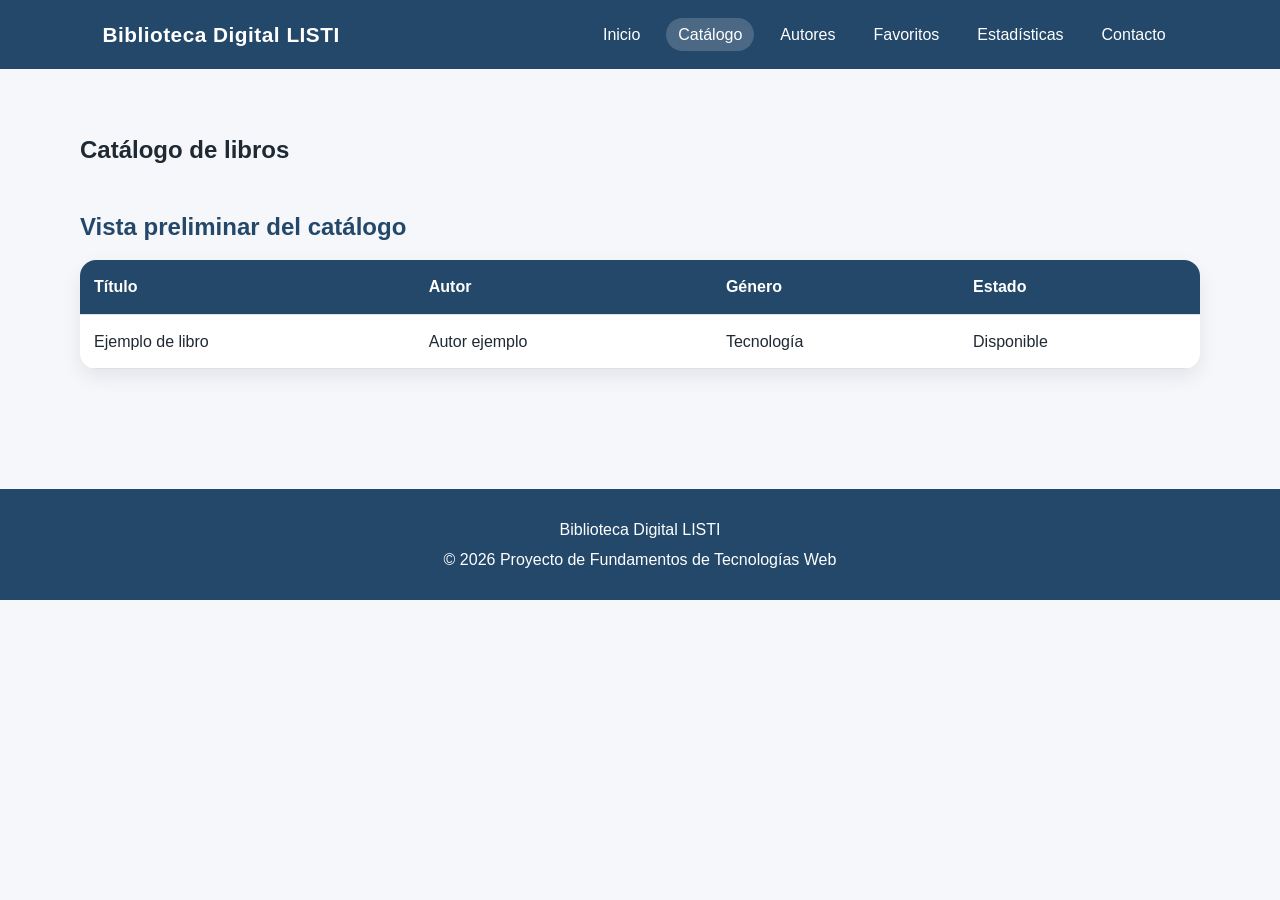
==== html/catalogo.html @ e1d2c05b "paginas html y css con su navegacion" ====
<!DOCTYPE html>
<html lang="es">
<head>
    <meta charset="UTF-8">
    <meta name="viewport" content="width=device-width, initial-scale=1.0">
    <title>Biblioteca Digital LISTI | Catálogo</title>
    <link rel="stylesheet" href="../css/general.css">
    <link rel="stylesheet" href="../css/catalogo.css">
    <script src="../js/general.js" defer></script>
    <script src="../js/catalogo.js" defer></script>
</head>
<body>
    <header class="encabezado">
        <nav class="contenedor-nav" aria-label="Navegación principal">
            <a class="logo" href="../index.html">Biblioteca Digital LISTI</a>

            <ul class="menu">
                <li><a href="../index.html">Inicio</a></li>
                <li><a href="catalogo.html">Catálogo</a></li>
                <li><a href="autores.html">Autores</a></li>
                <li><a href="favoritos.html">Favoritos</a></li>
                <li><a href="estadisticas.html">Estadísticas</a></li>
                <li><a href="contacto.html">Contacto</a></li>
            </ul>
        </nav>
    </header>

    <main class="contenido-principal">
        <section class="seccion" aria-labelledby="tituloCatalogo">
            <h1 id="tituloCatalogo">Catálogo de libros</h1>
           
            
        </section>

        <section class="seccion" aria-labelledby="tituloTabla">
            <h2 id="tituloTabla">Vista preliminar del catálogo</h2>

            <div class="tabla-contenedor">
                <table>
                    <thead>
                        <tr>
                            <th>Título</th>
                            <th>Autor</th>
                            <th>Género</th>
                            <th>Estado</th>
                        </tr>
                    </thead>
                    <tbody id="tablaLibros">
                        <tr>
                            <td>Ejemplo de libro</td>
                            <td>Autor ejemplo</td>
                            <td>Tecnología</td>
                            <td>Disponible</td>
                        </tr>
                    </tbody>
                </table>
            </div>
        </section>
    </main>

    <footer class="pie">
        <p>Biblioteca Digital LISTI</p>
        <p>&copy; <span id="anioActual"></span> Proyecto de Fundamentos de Tecnologías Web</p>
    </footer>
</body>
</html>
---- css/general.css ----
:root {
    --color-principal: #23486a;
    --color-secundario: #3b6790;
    --color-acento: #f4a261;
    --color-fondo: #f5f7fa;
    --color-tarjeta: #ffffff;
    --color-texto: #1f2933;
    --color-muted: #607080;
    --borde-suave: #d9e2ec;
    --sombra: 0 8px 20px rgba(0, 0, 0, 0.08);
    --radio: 16px;
}

* {
    box-sizing: border-box;
}

body {
    margin: 0;
    font-family: Arial, Helvetica, sans-serif;
    background-color: var(--color-fondo);
    color: var(--color-texto);
    line-height: 1.6;
}

img {
    max-width: 100%;
    display: block;
}

a {
    color: inherit;
    text-decoration: none;
}

.encabezado {
    background-color: var(--color-principal);
    color: #ffffff;
    padding: 18px 8%;
    position: sticky;
    top: 0;
    z-index: 10;
}

.contenedor-nav {
    display: flex;
    justify-content: space-between;
    align-items: center;
    gap: 24px;
}

.logo {
    font-size: 1.3rem;
    font-weight: bold;
    letter-spacing: 0.5px;
}

.menu {
    display: flex;
    flex-wrap: wrap;
    gap: 14px;
    list-style: none;
    margin: 0;
    padding: 0;
}

.menu a {
    padding: 8px 12px;
    border-radius: 999px;
    transition: background-color 0.2s ease;
}

.menu a:hover,
.menu a.activo {
    background-color: rgba(255, 255, 255, 0.18);
}

.contenido-principal {
    width: min(1120px, 90%);
    margin: 0 auto;
    padding: 42px 0;
}

.hero {
    display: grid;
    grid-template-columns: 1.2fr 0.8fr;
    gap: 32px;
    align-items: center;
    margin-bottom: 42px;
}

.hero-texto h1 {
    font-size: clamp(2rem, 4vw, 3.6rem);
    line-height: 1.1;
    margin: 0 0 16px;
    color: var(--color-principal);
}

.hero-texto p {
    color: var(--color-muted);
    font-size: 1.05rem;
}

.hero-imagen {
    min-height: 280px;
    background: linear-gradient(135deg, var(--color-principal), var(--color-secundario));
    border-radius: var(--radio);
    box-shadow: var(--sombra);
    display: grid;
    place-items: center;
    color: #ffffff;
    text-align: center;
    padding: 28px;
}

.hero-imagen span {
    font-size: 4rem;
}

.botonera {
    display: flex;
    flex-wrap: wrap;
    gap: 12px;
    margin-top: 22px;
}

.boton {
    display: inline-block;
    border: none;
    border-radius: 999px;
    padding: 11px 18px;
    background-color: var(--color-principal);
    color: #ffffff;
    font-weight: bold;
    cursor: pointer;
    transition: transform 0.2s ease, background-color 0.2s ease;
}

.boton:hover {
    transform: translateY(-2px);
    background-color: var(--color-secundario);
}

.boton-secundario {
    background-color: var(--color-acento);
    color: #1f2933;
}

.seccion {
    margin-bottom: 38px;
}

.seccion h2 {
    color: var(--color-principal);
    margin-bottom: 14px;
}

.grid-tarjetas {
    display: grid;
    grid-template-columns: repeat(3, 1fr);
    gap: 22px;
}

.tarjeta {
    background-color: var(--color-tarjeta);
    border: 1px solid var(--borde-suave);
    border-radius: var(--radio);
    padding: 22px;
    box-shadow: var(--sombra);
}

.tarjeta h3 {
    margin-top: 0;
    color: var(--color-principal);
}

.tarjeta p {
    color: var(--color-muted);
}

.lista-enlaces {
    display: grid;
    gap: 12px;
    padding-left: 20px;
}

.pie {
    background-color: var(--color-principal);
    color: #ffffff;
    text-align: center;
    padding: 24px 8%;
    margin-top: 40px;
}

.pie p {
    margin: 4px 0;
}

.formulario {
    display: grid;
    gap: 16px;
    background-color: var(--color-tarjeta);
    border: 1px solid var(--borde-suave);
    border-radius: var(--radio);
    padding: 24px;
    box-shadow: var(--sombra);
}

.campo {
    display: grid;
    gap: 6px;
}

.campo label {
    font-weight: bold;
    color: var(--color-principal);
}

.campo input,
.campo textarea,
.campo select {
    width: 100%;
    padding: 11px;
    border: 1px solid var(--borde-suave);
    border-radius: 10px;
    font: inherit;
}

.campo textarea {
    min-height: 130px;
    resize: vertical;
}

.aviso {
    padding: 14px;
    border-radius: 12px;
    background-color: #eef6ff;
    border: 1px solid #bfd7f1;
    color: var(--color-principal);
}

.tabla-contenedor {
    overflow-x: auto;
    background-color: var(--color-tarjeta);
    border-radius: var(--radio);
    box-shadow: var(--sombra);
}

table {
    width: 100%;
    border-collapse: collapse;
}

th,
td {
    padding: 14px;
    border-bottom: 1px solid var(--borde-suave);
    text-align: left;
}

th {
    background-color: var(--color-principal);
    color: #ffffff;
}

@media (max-width: 850px) {
    .contenedor-nav {
        align-items: flex-start;
        flex-direction: column;
    }

    .hero {
        grid-template-columns: 1fr;
    }

    .grid-tarjetas {
        grid-template-columns: 1fr 1fr;
    }
}

@media (max-width: 580px) {
    .encabezado {
        padding: 16px 5%;
    }

    .contenido-principal {
        width: 92%;
        padding: 28px 0;
    }

    .menu {
        flex-direction: column;
        width: 100%;
    }

    .menu a {
        display: block;
        background-color: rgba(255, 255, 255, 0.08);
    }

    .grid-tarjetas {
        grid-template-columns: 1fr;
    }

    .botonera {
        flex-direction: column;
    }

    .boton {
        text-align: center;
    }
}
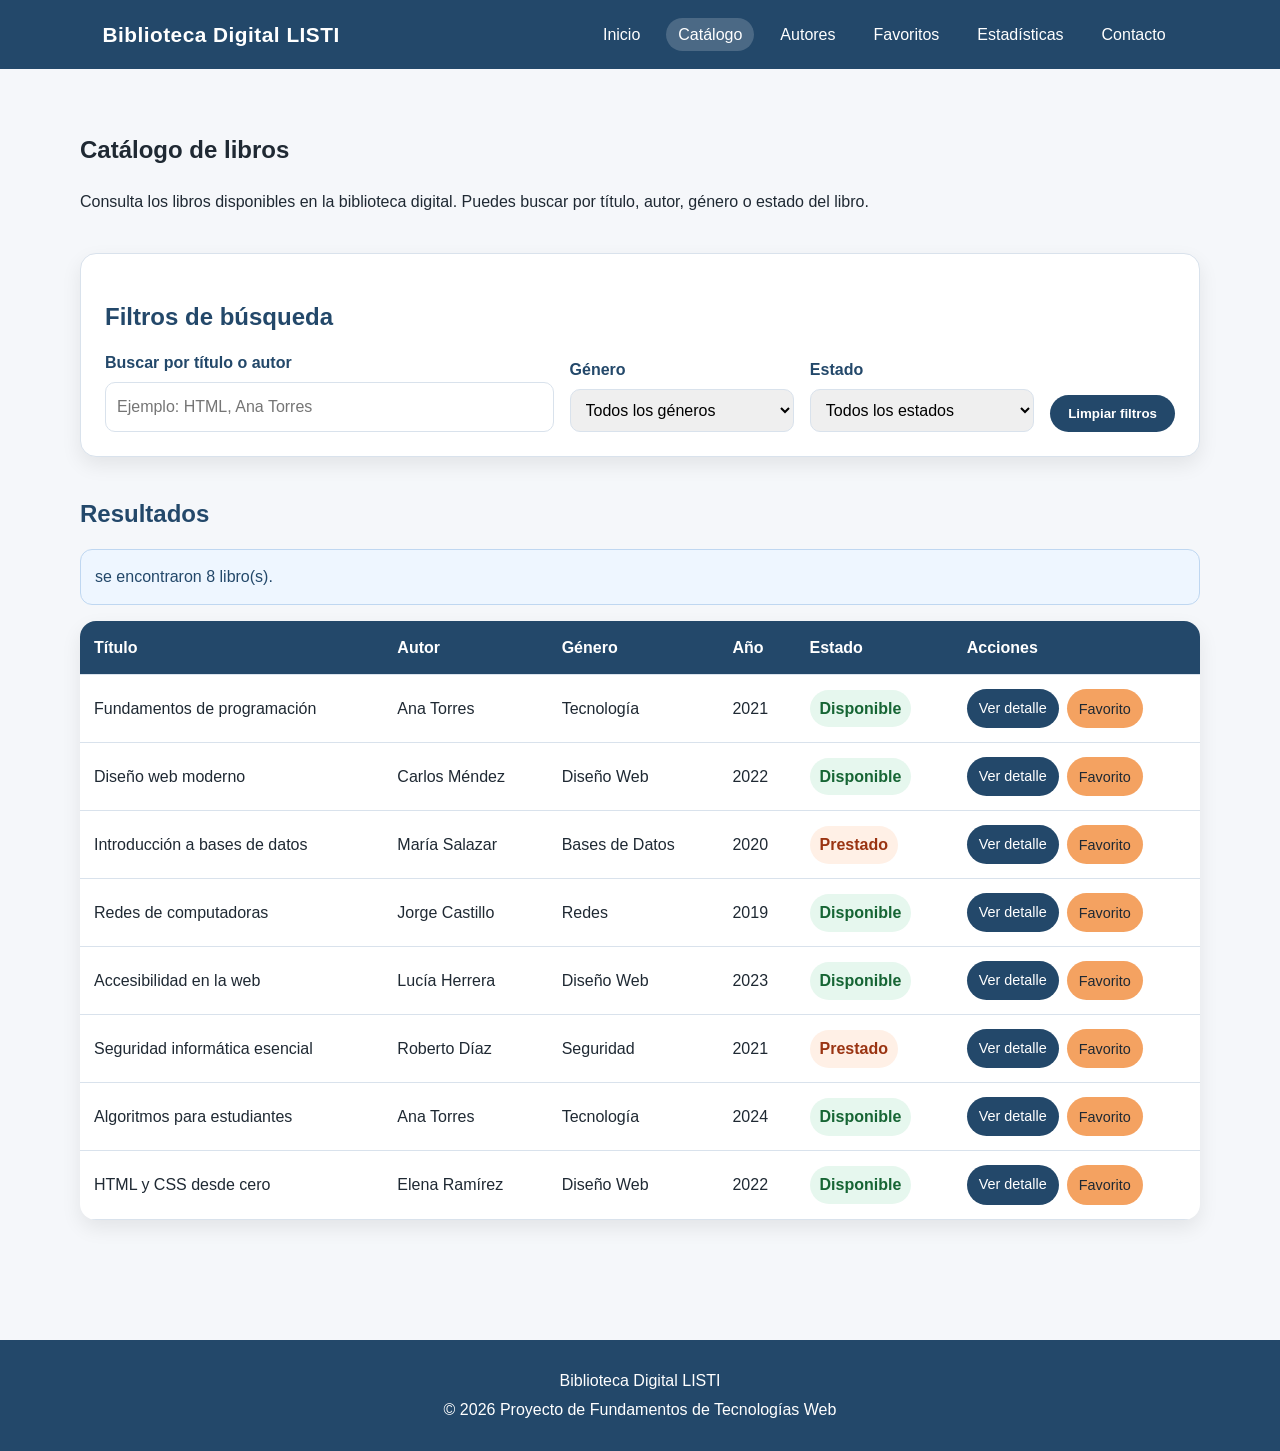
==== commit 5920e6d3: "datos en catalogo y filtros de busqueda xml" ====
--- a/html/catalogo.html
+++ b/html/catalogo.html
@@ -28,12 +28,47 @@
     <main class="contenido-principal">
         <section class="seccion" aria-labelledby="tituloCatalogo">
             <h1 id="tituloCatalogo">Catálogo de libros</h1>
-           
-            
+            <p>
+                Consulta los libros disponibles en la biblioteca digital. Puedes buscar por título,
+                autor, género o estado del libro.
+            </p>
         </section>
 
-        <section class="seccion" aria-labelledby="tituloTabla">
-            <h2 id="tituloTabla">Vista preliminar del catálogo</h2>
+        <section class="seccion filtros-catalogo" aria-labelledby="tituloFiltros">
+            <h2 id="tituloFiltros">Filtros de búsqueda</h2>
+
+            <form class="formulario-filtros" id="formularioFiltros">
+                <div class="campo">
+                    <label for="busqueda">Buscar por título o autor</label>
+                    <input type="search" id="busqueda" name="busqueda" placeholder="Ejemplo: HTML, Ana Torres">
+                </div>
+
+                <div class="campo">
+                    <label for="filtroGenero">Género</label>
+                    <select id="filtroGenero" name="filtroGenero">
+                        <option value="">Todos los géneros</option>
+                    </select>
+                </div>
+
+                <div class="campo">
+                    <label for="filtroEstado">Estado</label>
+                    <select id="filtroEstado" name="filtroEstado">
+                        <option value="">Todos los estados</option>
+                        <option value="Disponible">Disponible</option>
+                        <option value="Prestado">Prestado</option>
+                    </select>
+                </div>
+
+                <button class="boton" type="button" id="btnLimpiar">Limpiar filtros</button>
+            </form>
+        </section>
+
+        <section class="seccion" aria-labelledby="tituloResultados">
+            <h2 id="tituloResultados">Resultados</h2>
+
+            <p class="aviso" id="mensajeResultados">
+                Cargando libros del catálogo...
+            </p>
 
             <div class="tabla-contenedor">
                 <table>
@@ -42,17 +77,12 @@
                             <th>Título</th>
                             <th>Autor</th>
                             <th>Género</th>
+                            <th>Año</th>
                             <th>Estado</th>
+                            <th>Acciones</th>
                         </tr>
                     </thead>
-                    <tbody id="tablaLibros">
-                        <tr>
-                            <td>Ejemplo de libro</td>
-                            <td>Autor ejemplo</td>
-                            <td>Tecnología</td>
-                            <td>Disponible</td>
-                        </tr>
-                    </tbody>
+                    <tbody id="tablaLibros"></tbody>
                 </table>
             </div>
         </section>
--- a/css/catalogo.css
+++ b/css/catalogo.css
@@ -0,0 +1,73 @@
+.filtros-catalogo {
+    background-color: var(--color-tarjeta);
+    border: 1px solid var(--borde-suave);
+    border-radius: var(--radio);
+    padding: 24px;
+    box-shadow: var(--sombra);
+}
+
+.formulario-filtros {
+    display: grid;
+    grid-template-columns: 2fr 1fr 1fr auto;
+    gap: 16px;
+    align-items: end;
+}
+
+.estado-disponible {
+    display: inline-block;
+    padding: 6px 10px;
+    border-radius: 999px;
+    background-color: #e6f7ee;
+    color: #166534;
+    font-weight: bold;
+}
+
+.estado-prestado {
+    display: inline-block;
+    padding: 6px 10px;
+    border-radius: 999px;
+    background-color: #fff0e6;
+    color: #9a3412;
+    font-weight: bold;
+}
+
+.acciones-tabla {
+    display: flex;
+    flex-wrap: wrap;
+    gap: 8px;
+}
+
+.boton-tabla {
+    border: none;
+    border-radius: 999px;
+    padding: 8px 12px;
+    background-color: var(--color-principal);
+    color: #ffffff;
+    cursor: pointer;
+    font-size: 0.9rem;
+}
+
+.boton-tabla:hover {
+    background-color: var(--color-secundario);
+}
+
+.boton-favorito {
+    background-color: var(--color-acento);
+    color: #1f2933;
+}
+
+@media (max-width: 900px) {
+    .formulario-filtros {
+        grid-template-columns: 1fr 1fr;
+    }
+}
+
+@media (max-width: 580px) {
+    .formulario-filtros {
+        grid-template-columns: 1fr;
+    }
+
+    .acciones-tabla {
+        flex-direction: column;
+    }
+}
